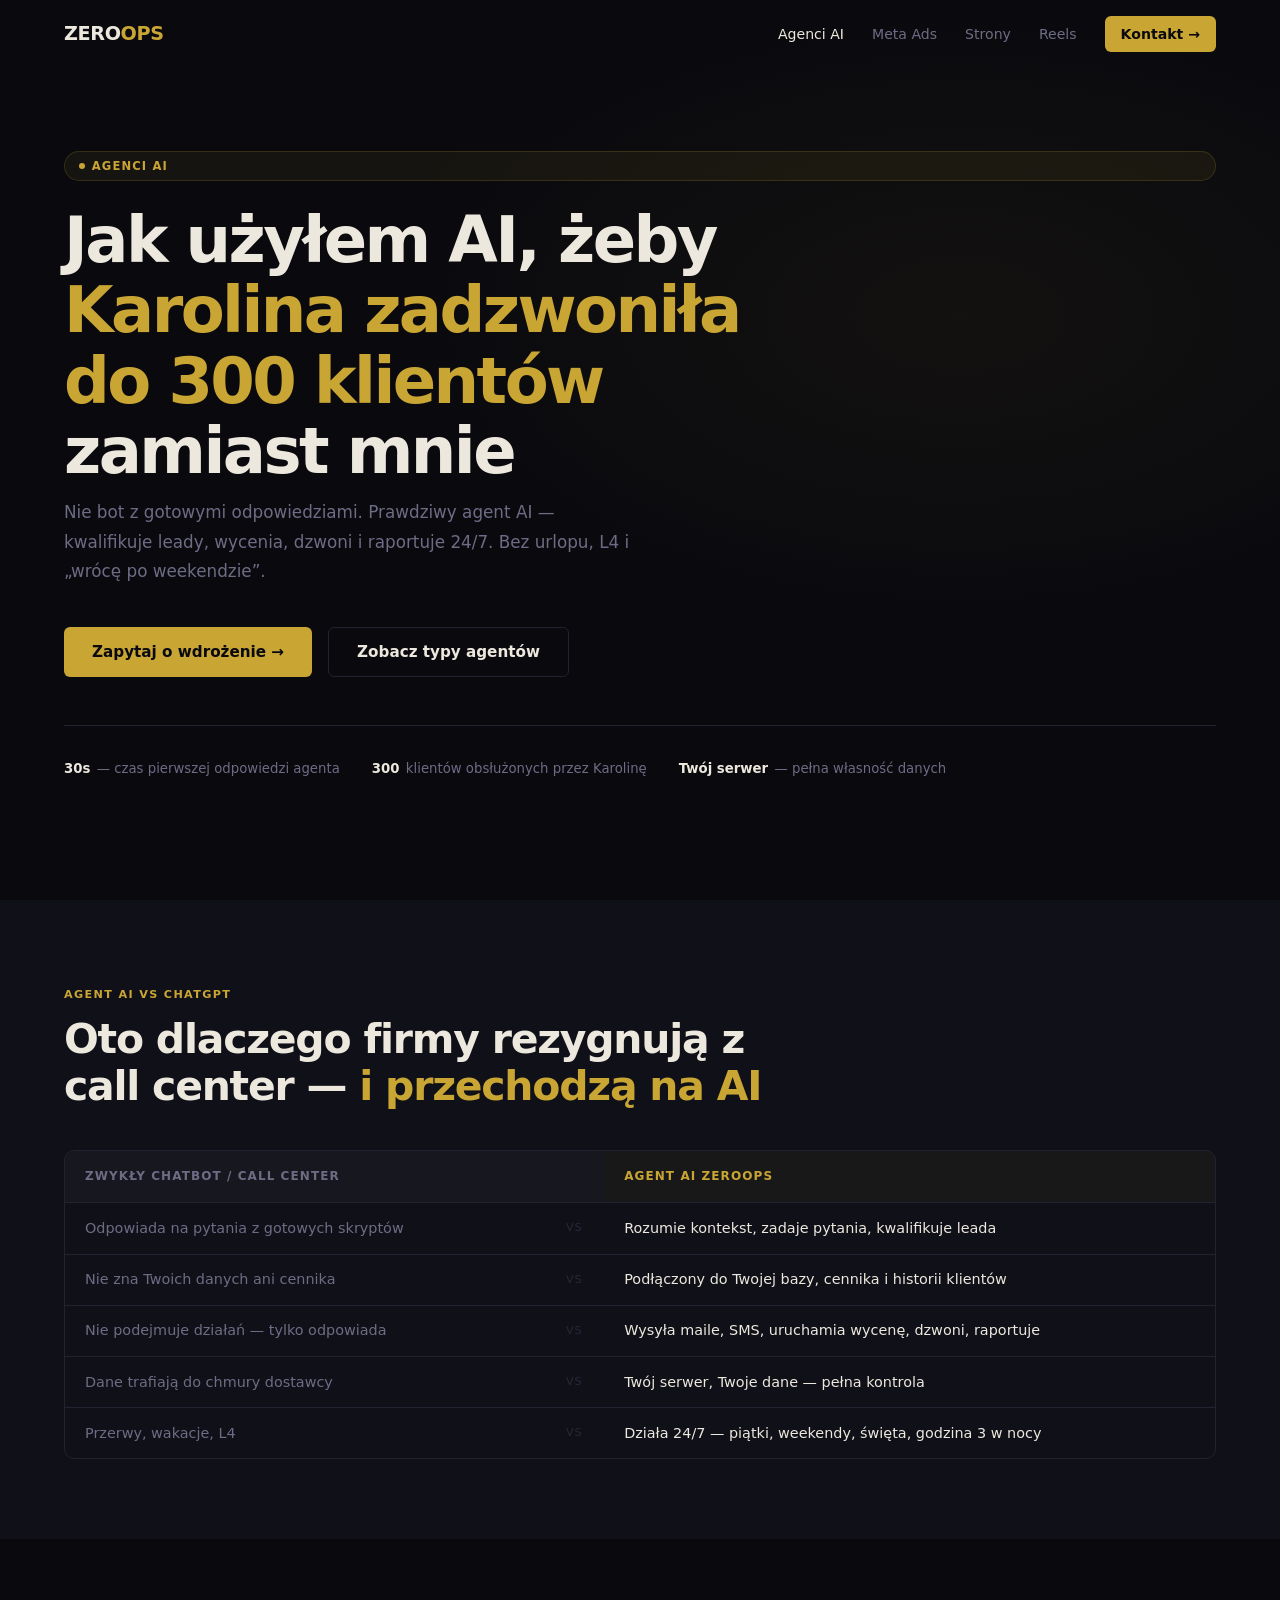
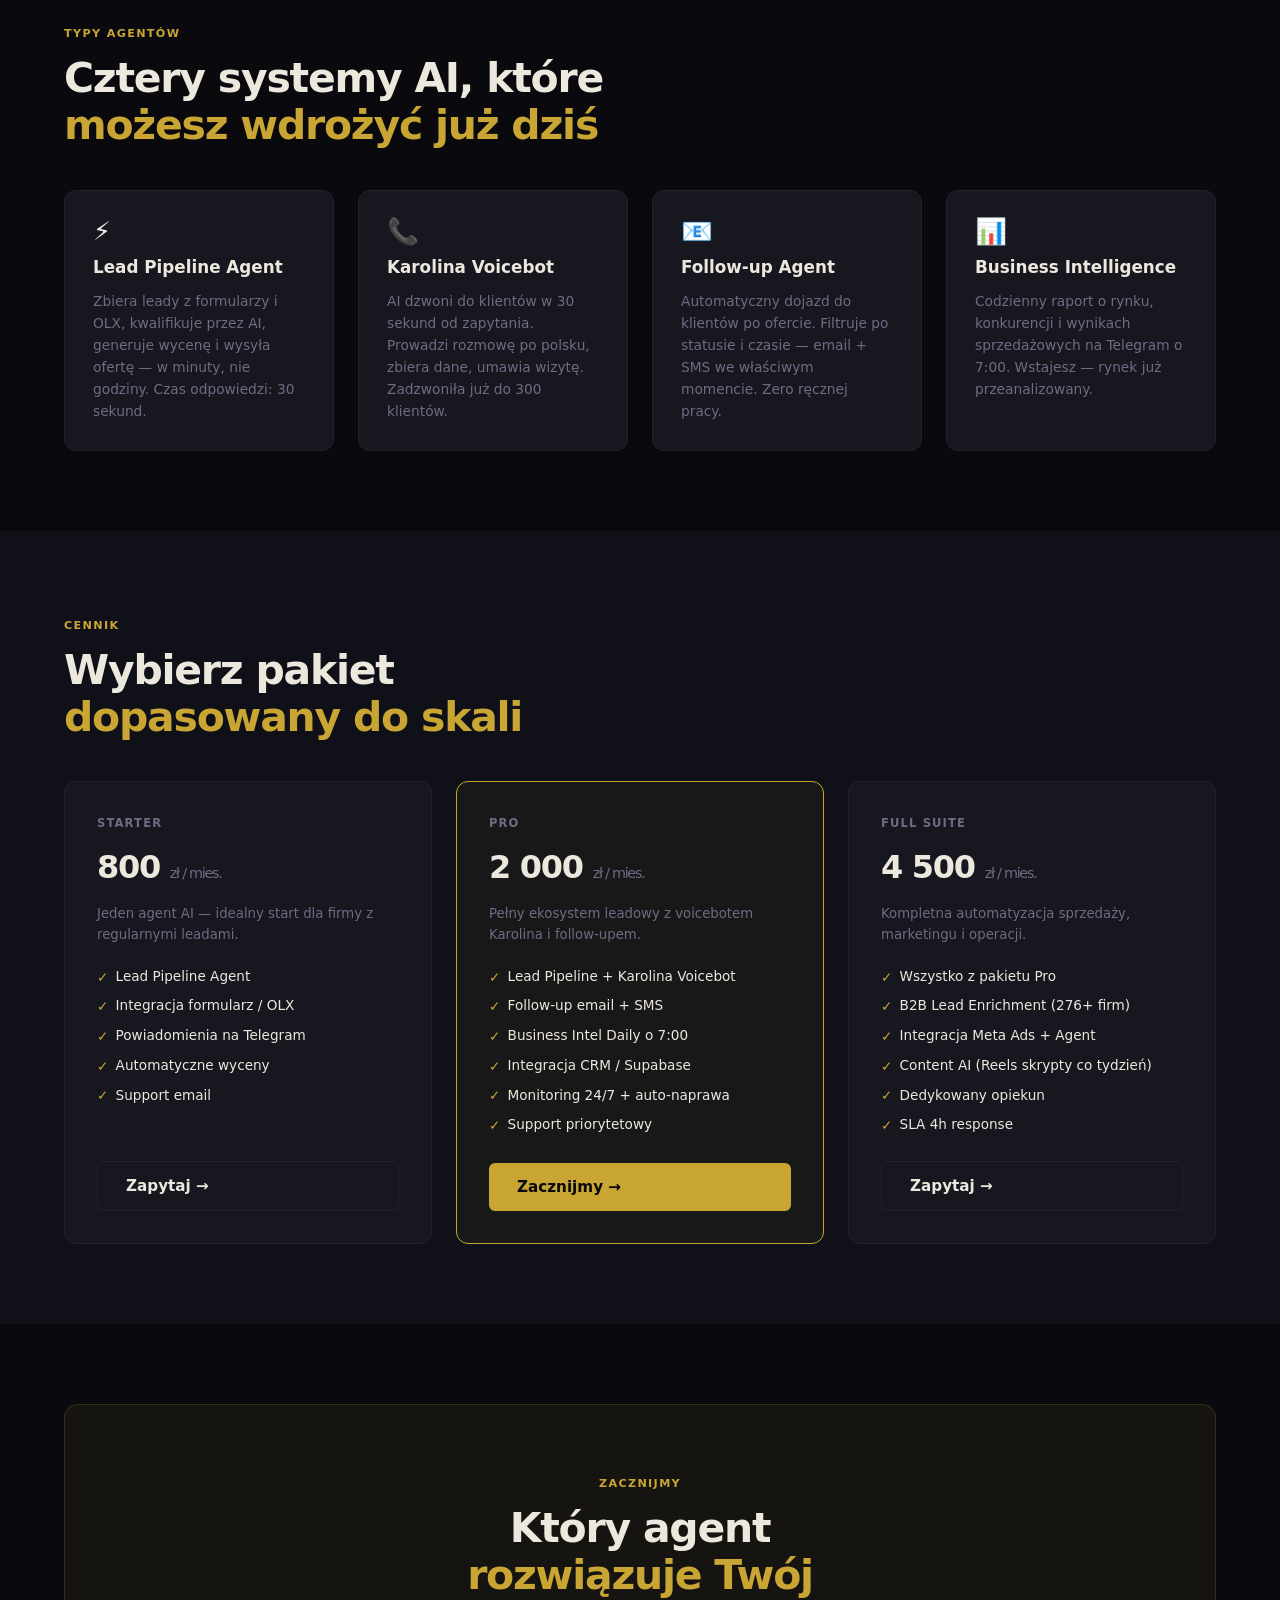
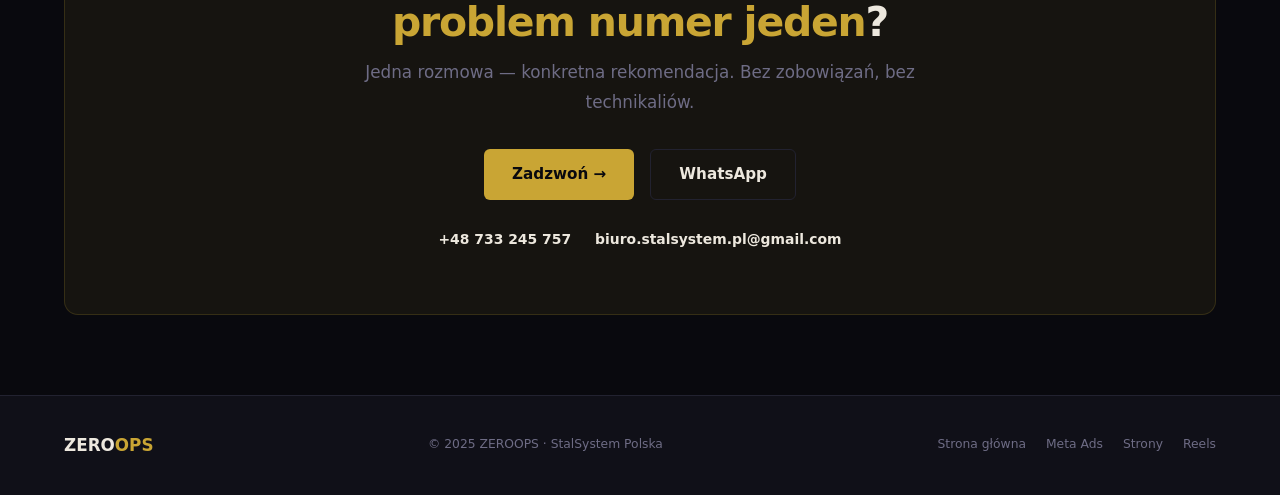
==== agenci.html @ f6a3a576 "feat: full redesign — dark+gold Malinski aesthetic, shared CSS, multi-page (agenci/targeting/strony/" ====
<!DOCTYPE html>
<html lang="pl">
<head>
<meta charset="UTF-8">
<meta name="viewport" content="width=device-width,initial-scale=1">
<title>Agenci AI — ZEROOPS · Karolina zadzwoniła do 300 klientów zamiast Ciebie</title>
<meta name="description" content="Agenci AI i voiceboty działające 24/7. Karolina odpowiada w 30 sekund, kwalifikuje leady i wysyła oferty automatycznie.">
<link rel="stylesheet" href="./style.css">
</head>
<body>
<div id="sp"></div>
<nav id="nav">
  <a class="logo" href="./index.html">ZERO<span>OPS</span></a>
  <div class="nav-links">
    <a href="./agenci.html" class="active">Agenci AI</a>
    <a href="./targeting.html">Meta Ads</a>
    <a href="./strony.html">Strony</a>
    <a href="./reels.html">Reels</a>
    <a class="nav-cta" href="#kontakt">Kontakt →</a>
  </div>
</nav>
<section class="hero">
  <div class="badge"><span class="dot"></span>Agenci AI</div>
  <h1>Jak użyłem AI, żeby <em>Karolina zadzwoniła do 300 klientów</em> zamiast mnie</h1>
  <p class="sub">Nie bot z gotowymi odpowiedziami. Prawdziwy agent AI — kwalifikuje leady, wycenia, dzwoni i raportuje 24/7. Bez urlopu, L4 i „wrócę po weekendzie”.</p>
  <div class="hero-btns">
    <a class="btn-g" href="#kontakt">Zapytaj o wdrożenie →</a>
    <a class="btn-o" href="#typy">Zobacz typy agentów</a>
  </div>
  <div class="hero-trust">
    <div class="trust-item"><strong>30s</strong> — czas pierwszej odpowiedzi agenta</div>
    <div class="trust-item"><strong>300</strong> klientów obsłużonych przez Karolinę</div>
    <div class="trust-item"><strong>Twój serwer</strong> — pełna własność danych</div>
  </div>
</section>
<section class="section alt">
  <div class="label">Agent AI vs ChatGPT</div>
  <h2>Oto dlaczego firmy rezygnują z call center — <em>i przechodzą na AI</em></h2>
  <div class="cmp-wrap rev">
    <table class="cmp">
      <thead><tr><th>Zwykły chatbot / call center</th><th class="vs"></th><th class="gth">Agent AI ZEROOPS</th></tr></thead>
      <tbody>
        <tr><td class="old">Odpowiada na pytania z gotowych skryptów</td><td class="vs">vs</td><td class="new">Rozumie kontekst, zadaje pytania, kwalifikuje leada</td></tr>
        <tr><td class="old">Nie zna Twoich danych ani cennika</td><td class="vs">vs</td><td class="new">Podłączony do Twojej bazy, cennika i historii klientów</td></tr>
        <tr><td class="old">Nie podejmuje działań — tylko odpowiada</td><td class="vs">vs</td><td class="new">Wysyła maile, SMS, uruchamia wycenę, dzwoni, raportuje</td></tr>
        <tr><td class="old">Dane trafiają do chmury dostawcy</td><td class="vs">vs</td><td class="new">Twój serwer, Twoje dane — pełna kontrola</td></tr>
        <tr><td class="old">Przerwy, wakacje, L4</td><td class="vs">vs</td><td class="new">Działa 24/7 — piątki, weekendy, święta, godzina 3 w nocy</td></tr>
      </tbody>
    </table>
  </div>
</section>
<section class="section" id="typy">
  <div class="label">Typy agentów</div>
  <h2>Cztery systemy AI, które <em>możesz wdrożyć już dziś</em></h2>
  <div class="srv-grid">
    <div class="scard rev" style="cursor:default"><div class="sico">⚡</div><h3>Lead Pipeline Agent</h3><p>Zbiera leady z formularzy i OLX, kwalifikuje przez AI, generuje wycenę i wysyła ofertę — w minuty, nie godziny. Czas odpowiedzi: 30 sekund.</p></div>
    <div class="scard rev" style="cursor:default"><div class="sico">📞</div><h3>Karolina Voicebot</h3><p>AI dzwoni do klientów w 30 sekund od zapytania. Prowadzi rozmowę po polsku, zbiera dane, umawia wizytę. Zadzwoniła już do 300 klientów.</p></div>
    <div class="scard rev" style="cursor:default"><div class="sico">📧</div><h3>Follow-up Agent</h3><p>Automatyczny dojazd do klientów po ofercie. Filtruje po statusie i czasie — email + SMS we właściwym momencie. Zero ręcznej pracy.</p></div>
    <div class="scard rev" style="cursor:default"><div class="sico">📊</div><h3>Business Intelligence</h3><p>Codzienny raport o rynku, konkurencji i wynikach sprzedażowych na Telegram o 7:00. Wstajesz — rynek już przeanalizowany.</p></div>
  </div>
</section>
<section class="section alt" id="wycena">
  <div class="label">Cennik</div>
  <h2>Wybierz pakiet <em>dopasowany do skali</em></h2>
  <div class="price-grid">
    <div class="prcard rev"><span class="prname">Starter</span><div class="pramt">800 <span class="mo">zł / mies.</span></div><p class="prdesc">Jeden agent AI — idealny start dla firmy z regularnymi leadami.</p><ul class="prlist"><li>Lead Pipeline Agent</li><li>Integracja formularz / OLX</li><li>Powiadomienia na Telegram</li><li>Automatyczne wyceny</li><li>Support email</li></ul><a class="btn-o" href="#kontakt">Zapytaj →</a></div>
    <div class="prcard feat rev"><span class="prname">Pro</span><div class="pramt">2 000 <span class="mo">zł / mies.</span></div><p class="prdesc">Pełny ekosystem leadowy z voicebotem Karolina i follow-upem.</p><ul class="prlist"><li>Lead Pipeline + Karolina Voicebot</li><li>Follow-up email + SMS</li><li>Business Intel Daily o 7:00</li><li>Integracja CRM / Supabase</li><li>Monitoring 24/7 + auto-naprawa</li><li>Support priorytetowy</li></ul><a class="btn-g" href="#kontakt">Zacznijmy →</a></div>
    <div class="prcard rev"><span class="prname">Full Suite</span><div class="pramt">4 500 <span class="mo">zł / mies.</span></div><p class="prdesc">Kompletna automatyzacja sprzedaży, marketingu i operacji.</p><ul class="prlist"><li>Wszystko z pakietu Pro</li><li>B2B Lead Enrichment (276+ firm)</li><li>Integracja Meta Ads + Agent</li><li>Content AI (Reels skrypty co tydzień)</li><li>Dedykowany opiekun</li><li>SLA 4h response</li></ul><a class="btn-o" href="#kontakt">Zapytaj →</a></div>
  </div>
</section>
<div class="cta-fin rev" id="kontakt">
  <div class="label">Zacznijmy</div>
  <h2>Który agent <em>rozwiązuje Twój problem numer jeden</em>?</h2>
  <p class="sub">Jedna rozmowa — konkretna rekomendacja. Bez zobowiązań, bez technikaliów.</p>
  <div class="cta-btns"><a class="btn-g" href="tel:+48733245757">Zadzwoń →</a><a class="btn-o" href="https://wa.me/48733245757">WhatsApp</a></div>
  <div class="cinfo"><a href="tel:+48733245757"><strong>+48 733 245 757</strong></a><a href="mailto:biuro.stalsystem.pl@gmail.com"><strong>biuro.stalsystem.pl@gmail.com</strong></a></div>
</div>
<footer><div class="flogo">ZERO<span>OPS</span></div><p class="fcopy">&copy; 2025 ZEROOPS &middot; StalSystem Polska</p><div class="flinks"><a href="./index.html">Strona główna</a><a href="./targeting.html">Meta Ads</a><a href="./strony.html">Strony</a><a href="./reels.html">Reels</a></div></footer>
<script>
const sp=document.getElementById('sp');
window.addEventListener('scroll',()=>{
  sp.style.width=Math.min(window.scrollY/(document.body.scrollHeight-window.innerHeight)*100,100)+'%';
  document.getElementById('nav').classList.toggle('shadow',window.scrollY>20);
},{passive:true});
const ro=new IntersectionObserver(es=>es.forEach(e=>{if(e.isIntersecting){e.target.classList.add('on');ro.unobserve(e.target)}}),{threshold:.1,rootMargin:'0px 0px -36px 0px'});
document.querySelectorAll('.rev').forEach(el=>ro.observe(el));
</script>
</body>
</html>
---- style.css ----
*,*::before,*::after{box-sizing:border-box;margin:0;padding:0}
:root{--bg:#09090E;--bg-s:#101018;--bg-m:#17171F;--brd:#222230;--gold:#C9A534;--gold-d:#A8882A;--gold-g:rgba(201,165,52,.07);--gold-b:rgba(201,165,52,.18);--text:#EDE8DE;--muted:#6E6C85;--dim:#28283A;--r:6px;--f:system-ui,-apple-system,'Segoe UI',sans-serif}
html{scroll-behavior:smooth}
body{background:var(--bg);color:var(--text);font-family:var(--f);line-height:1.6;-webkit-font-smoothing:antialiased;overflow-x:hidden}
#sp{position:fixed;top:0;left:0;height:2px;background:var(--gold);width:0;z-index:1001;pointer-events:none;transition:width .08s linear}
nav{position:fixed;top:2px;left:0;right:0;z-index:900;display:flex;align-items:center;justify-content:space-between;padding:0 clamp(1.25rem,5%,5rem);height:64px;transition:background .3s,box-shadow .3s}
nav.shadow{background:rgba(9,9,14,.94);backdrop-filter:blur(16px);-webkit-backdrop-filter:blur(16px);box-shadow:0 1px 0 var(--brd)}
.logo{font-size:1.2rem;font-weight:900;color:var(--text);text-decoration:none;letter-spacing:-.02em}
.logo span{color:var(--gold)}
.nav-links{display:flex;align-items:center;gap:1.75rem}
.nav-links a{color:var(--muted);text-decoration:none;font-size:.88rem;transition:color .2s}
.nav-links a:hover,.nav-links a.active{color:var(--text)}
.nav-cta{background:var(--gold)!important;color:#09090E!important;padding:.4rem 1rem;border-radius:var(--r);font-weight:700}
.nav-cta:hover{background:var(--gold-d)!important;transform:translateY(-1px)}
.badge{display:inline-flex;align-items:center;gap:.45rem;background:var(--gold-g);border:1px solid var(--gold-b);border-radius:999px;padding:.3rem .85rem;font-size:.72rem;font-weight:700;color:var(--gold);letter-spacing:.1em;text-transform:uppercase;margin-bottom:1.5rem}
.dot{width:6px;height:6px;border-radius:50%;background:var(--gold);animation:pulse 2s infinite}
@keyframes pulse{0%,100%{opacity:1}50%{opacity:.4;transform:scale(.7)}}
.section{padding:80px clamp(1.25rem,5%,5rem)}
.section.alt{background:var(--bg-s)}
.label{display:inline-block;font-size:.7rem;font-weight:700;letter-spacing:.12em;text-transform:uppercase;color:var(--gold);margin-bottom:.75rem}
h1{font-size:clamp(2.2rem,5vw,4rem);font-weight:900;line-height:1.1;letter-spacing:-.04em;max-width:820px;text-wrap:balance}
h1 em{color:var(--gold);font-style:normal}
h2{font-size:clamp(1.7rem,3.2vw,2.6rem);font-weight:900;line-height:1.15;letter-spacing:-.03em;max-width:720px;text-wrap:balance}
h2 em{color:var(--gold);font-style:normal}
.sub{color:var(--muted);font-size:1.05rem;max-width:580px;margin-top:.75rem;line-height:1.75}
.btn-g{display:inline-flex;align-items:center;gap:.5rem;background:var(--gold);color:#09090E;padding:.75rem 1.75rem;border-radius:var(--r);font-weight:700;font-size:.95rem;text-decoration:none;transition:background .2s,transform .15s,box-shadow .2s;border:none;cursor:pointer}
.btn-g:hover{background:var(--gold-d);transform:translateY(-2px);box-shadow:0 8px 24px rgba(201,165,52,.28)}
.btn-o{display:inline-flex;align-items:center;gap:.5rem;border:1px solid var(--brd);color:var(--text);padding:.75rem 1.75rem;border-radius:var(--r);font-weight:600;font-size:.95rem;text-decoration:none;transition:border-color .2s,color .2s,transform .15s}
.btn-o:hover{border-color:var(--gold);color:var(--gold);transform:translateY(-2px)}
.hero{min-height:100svh;display:flex;flex-direction:column;justify-content:center;padding:110px clamp(1.25rem,5%,5rem) 80px;background:radial-gradient(ellipse 70% 55% at 75% 35%,rgba(201,165,52,.055) 0%,transparent 68%)}
.hero-btns{display:flex;flex-wrap:wrap;gap:1rem;margin-top:2.5rem}
.hero-trust{display:flex;flex-wrap:wrap;align-items:center;gap:2rem;margin-top:3rem;padding-top:2rem;border-top:1px solid var(--brd)}
.trust-item{display:flex;align-items:center;gap:.4rem;font-size:.83rem;color:var(--muted)}
.trust-item strong{color:var(--text)}
.stats{background:var(--bg-s);border-top:1px solid var(--brd);border-bottom:1px solid var(--brd);padding:48px clamp(1.25rem,5%,5rem)}
.stats-grid{display:grid;grid-template-columns:repeat(auto-fit,minmax(150px,1fr));gap:2rem;max-width:860px;text-align:center}
.stat-n{display:block;font-size:2.4rem;font-weight:900;color:var(--gold);letter-spacing:-.04em;font-variant-numeric:tabular-nums}
.stat-l{display:block;font-size:.75rem;color:var(--muted);text-transform:uppercase;letter-spacing:.08em;margin-top:.2rem}
.pain-grid{display:grid;grid-template-columns:repeat(auto-fit,minmax(250px,1fr));gap:1.25rem;margin-top:2.5rem}
.pcard{background:var(--bg-m);border:1px solid var(--brd);border-radius:10px;padding:1.5rem;transition:border-color .25s}
.pcard:hover{border-color:var(--gold-b)}
.pico{width:40px;height:40px;background:var(--gold-g);border:1px solid var(--gold-b);border-radius:8px;display:flex;align-items:center;justify-content:center;font-size:1.15rem;margin-bottom:1rem}
.pcard h3{font-size:.95rem;font-weight:700;margin-bottom:.4rem}
.pcard p{font-size:.87rem;color:var(--muted);line-height:1.65}
.cmp-wrap{overflow-x:auto;margin-top:2.5rem;border-radius:10px;border:1px solid var(--brd)}
.cmp{width:100%;border-collapse:collapse;min-width:540px}
.cmp th{background:var(--bg-m);padding:1rem 1.25rem;text-align:left;font-size:.75rem;letter-spacing:.09em;text-transform:uppercase;color:var(--muted);border-bottom:1px solid var(--brd)}
.cmp th.gth{color:var(--gold);background:rgba(201,165,52,.05)}
.cmp td{padding:.85rem 1.25rem;border-top:1px solid var(--brd);font-size:.9rem;vertical-align:middle}
.cmp td.old{color:var(--muted)}
.cmp td.new{color:var(--text);font-weight:500}
.cmp td.vs{text-align:center;color:var(--dim);font-size:.7rem;text-transform:uppercase;letter-spacing:.08em;background:var(--bg-s);width:60px}
.why-grid{display:grid;grid-template-columns:repeat(auto-fit,minmax(200px,1fr));gap:1.5rem;margin-top:2.5rem}
.wcard{background:var(--gold-g);border:1px solid var(--gold-b);border-radius:10px;padding:2rem 1.5rem;text-align:center}
.wnum{display:block;font-size:2.8rem;font-weight:900;color:var(--gold);letter-spacing:-.05em}
.wlbl{display:block;font-size:.85rem;color:var(--muted);margin-top:.4rem;line-height:1.5}
.srv-grid{display:grid;grid-template-columns:repeat(auto-fit,minmax(240px,1fr));gap:1.5rem;margin-top:2.5rem}
.scard{background:var(--bg-m);border:1px solid var(--brd);border-radius:12px;padding:1.75rem;text-decoration:none;color:var(--text);display:flex;flex-direction:column;gap:.6rem;transition:border-color .2s,transform .2s,box-shadow .2s}
.scard:hover{border-color:var(--gold);transform:translateY(-3px);box-shadow:0 8px 32px rgba(0,0,0,.3)}
.sico{font-size:1.6rem;line-height:1}
.scard h3{font-size:1.05rem;font-weight:700}
.scard p{font-size:.86rem;color:var(--muted);line-height:1.6;flex:1}
.sarr{color:var(--gold);font-size:.9rem;margin-top:.25rem}
.cases-grid{display:grid;grid-template-columns:repeat(auto-fit,minmax(270px,1fr));gap:1.5rem;margin-top:2.5rem}
.ccard{background:var(--bg-m);border:1px solid var(--brd);border-radius:10px;padding:1.75rem;transition:border-color .25s}
.ccard:hover{border-color:var(--gold-b)}
.ctag{display:block;font-size:.7rem;font-weight:700;letter-spacing:.1em;text-transform:uppercase;color:var(--gold);margin-bottom:.65rem}
.ccard h3{font-size:.95rem;font-weight:700;margin-bottom:.4rem}
.ccard p{font-size:.86rem;color:var(--muted);line-height:1.6;margin-bottom:.9rem}
.cres{font-size:.86rem;color:var(--gold);font-weight:600}
.proc{display:grid;grid-template-columns:repeat(auto-fit,minmax(190px,1fr));gap:2rem;margin-top:2.5rem}
.pstep{text-align:center}
.pnum{width:46px;height:46px;border-radius:50%;background:var(--gold-g);border:2px solid var(--gold-b);display:flex;align-items:center;justify-content:center;font-size:.95rem;font-weight:900;color:var(--gold);margin:0 auto 1rem}
.pstep h3{font-size:.92rem;font-weight:700;margin-bottom:.35rem}
.pstep p{font-size:.83rem;color:var(--muted);line-height:1.6}
.obj-grid{display:grid;grid-template-columns:repeat(auto-fit,minmax(290px,1fr));gap:1.25rem;margin-top:2.5rem}
.ocard{background:var(--bg-m);border:1px solid var(--brd);border-radius:10px;padding:1.5rem}
.oq{font-size:.92rem;font-weight:700;margin-bottom:.4rem}
.oa{font-size:.87rem;color:var(--muted);line-height:1.65}
.price-grid{display:grid;grid-template-columns:repeat(auto-fit,minmax(230px,1fr));gap:1.5rem;margin-top:2.5rem}
.prcard{background:var(--bg-m);border:1px solid var(--brd);border-radius:12px;padding:2rem;display:flex;flex-direction:column}
.prcard.feat{border-color:var(--gold);background:rgba(201,165,52,.05)}
.prname{display:block;font-size:.72rem;font-weight:700;letter-spacing:.1em;text-transform:uppercase;color:var(--muted);margin-bottom:.6rem}
.pramt{font-size:2rem;font-weight:900;letter-spacing:-.04em;font-variant-numeric:tabular-nums}
.pramt .mo{font-size:.9rem;font-weight:400;color:var(--muted)}
.prdesc{font-size:.83rem;color:var(--muted);margin:.6rem 0 1.25rem;line-height:1.6}
.prlist{list-style:none;display:flex;flex-direction:column;gap:.45rem;margin-bottom:1.5rem;flex:1}
.prlist li{font-size:.85rem;display:flex;align-items:flex-start;gap:.45rem}
.prlist li::before{content:"\2713";color:var(--gold);font-weight:700;flex-shrink:0;margin-top:.05rem}
.cta-fin{background:var(--gold-g);border:1px solid var(--gold-b);border-radius:14px;padding:4rem clamp(1.25rem,5%,4rem);text-align:center;margin:80px clamp(1.25rem,5%,5rem)}
.cta-fin h2{max-width:600px;margin:0 auto .75rem}
.cta-fin .sub{margin:0 auto 2rem}
.cta-btns{display:flex;flex-wrap:wrap;justify-content:center;gap:1rem}
.cinfo{display:flex;flex-wrap:wrap;justify-content:center;gap:1.5rem;margin-top:1.75rem}
.cinfo a{display:flex;align-items:center;gap:.4rem;color:var(--muted);font-size:.87rem;text-decoration:none;transition:color .2s}
.cinfo a:hover{color:var(--gold)}
.cinfo a strong{color:var(--text)}
.cinfo span{font-size:.87rem;color:var(--muted)}
footer{background:var(--bg-s);border-top:1px solid var(--brd);padding:36px clamp(1.25rem,5%,5rem);display:flex;flex-wrap:wrap;align-items:center;justify-content:space-between;gap:1.25rem}
.flogo{font-size:1.05rem;font-weight:900;color:var(--text)}
.flogo span{color:var(--gold)}
.fcopy{font-size:.77rem;color:var(--muted)}
.flinks{display:flex;flex-wrap:wrap;gap:1.25rem}
.flinks a{font-size:.77rem;color:var(--muted);text-decoration:none;transition:color .2s}
.flinks a:hover{color:var(--text)}
.rev{opacity:0;transform:translateY(26px);transition:opacity .55s ease,transform .55s ease}
.rev.on{opacity:1;transform:none}
@media(max-width:768px){.nav-links{display:none}.section{padding:60px clamp(1rem,4%,2rem)}.stats{padding:40px clamp(1rem,4%,2rem)}.cta-fin{margin:60px clamp(1rem,4%,2rem);padding:2.5rem 1.5rem}.hero{padding:100px clamp(1rem,4%,2rem) 60px}}
@media(max-width:480px){.hero{padding:90px 1rem 50px}.proc{grid-template-columns:1fr 1fr}.cta-btns{flex-direction:column;align-items:center}}
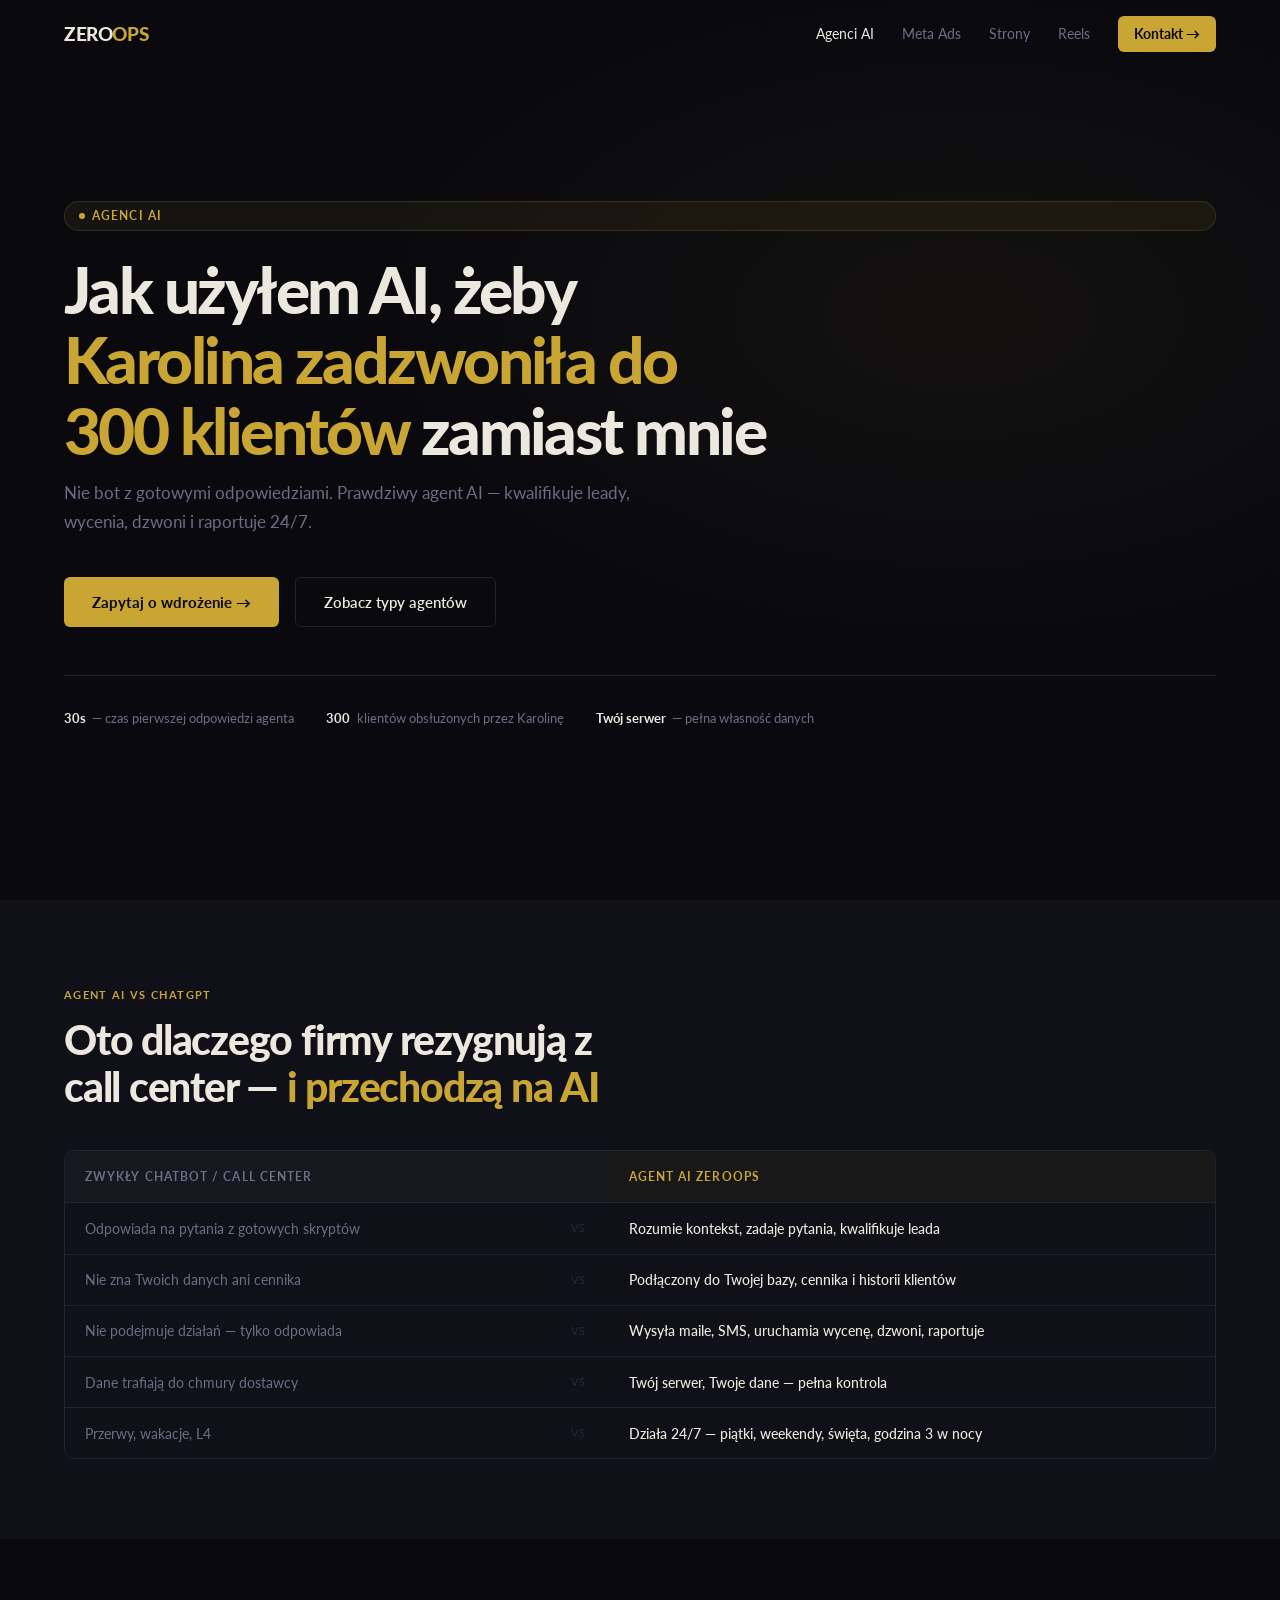
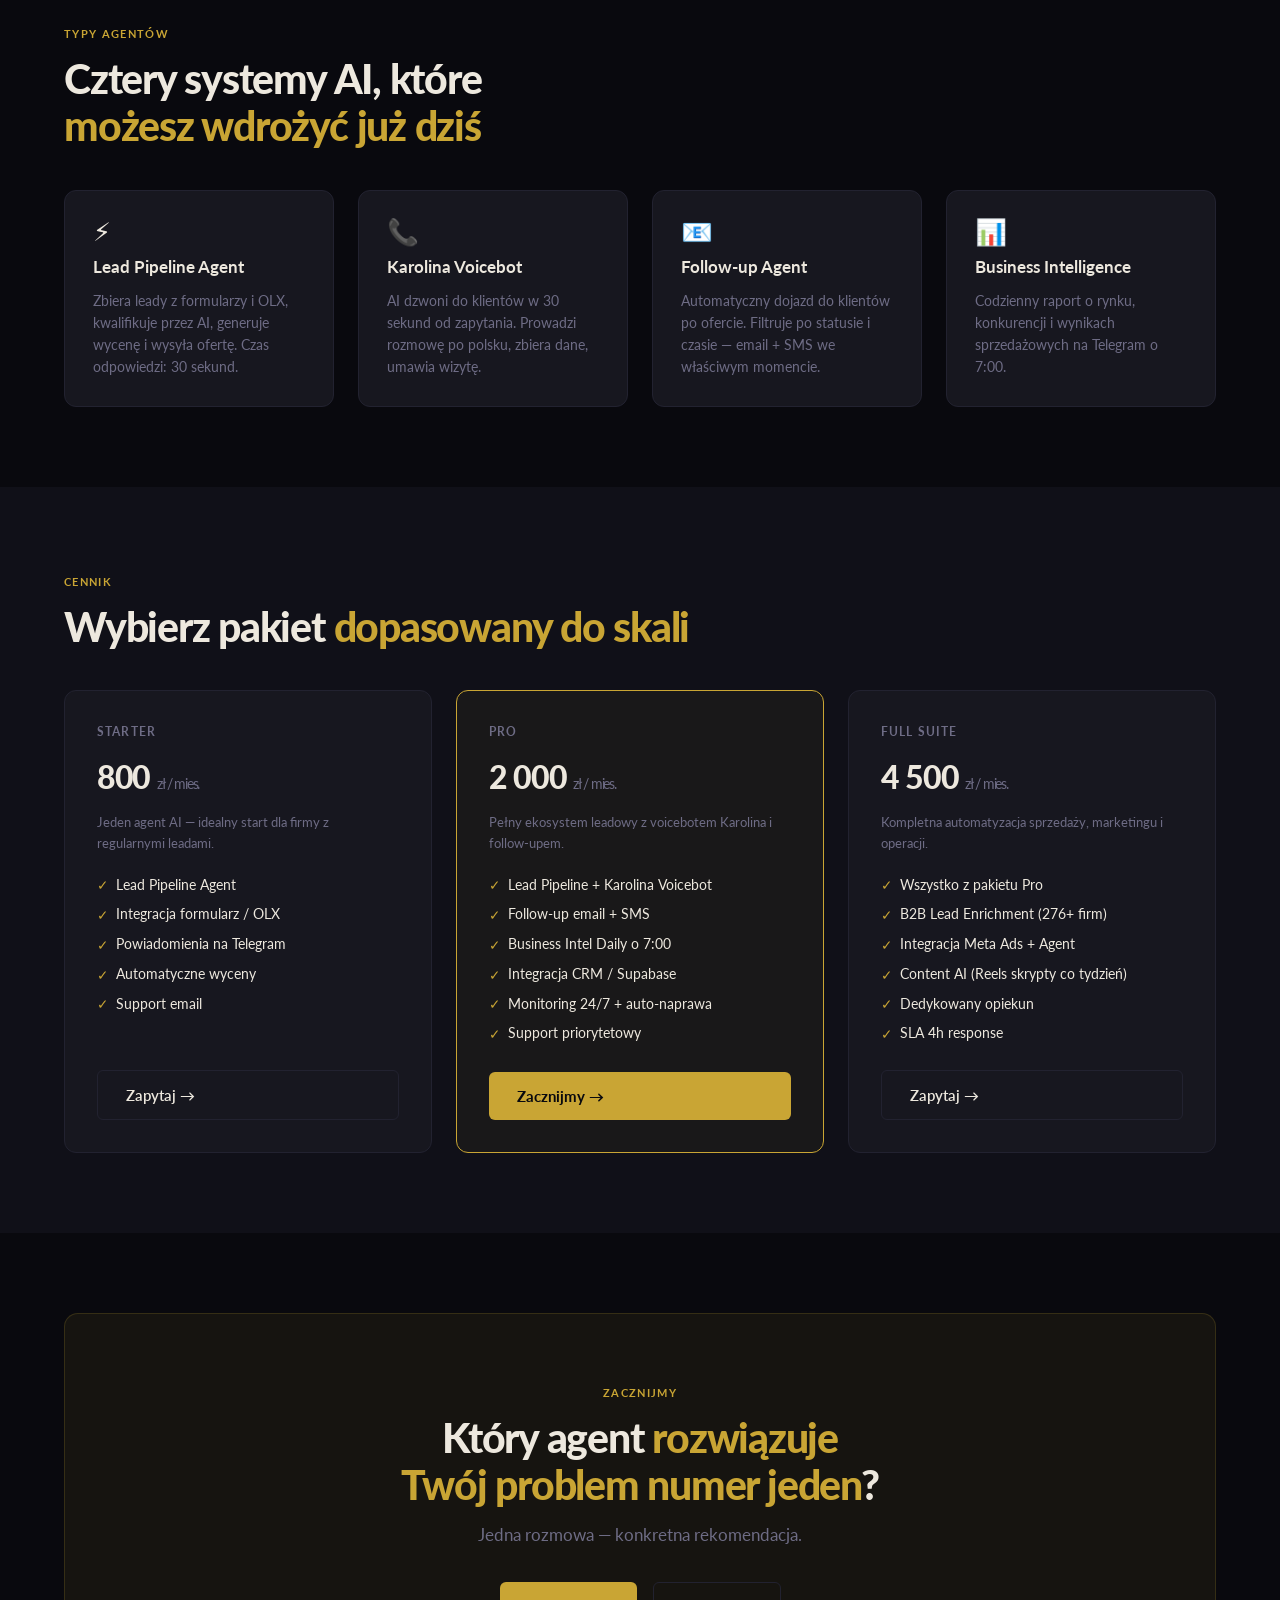
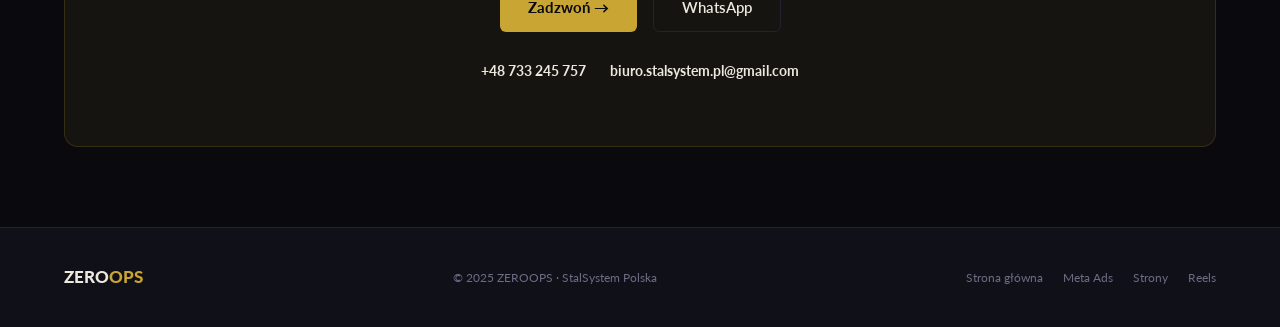
==== commit e23ad3e3: "fix: move Lato font to HTML head (remove @import, add preconnect+link tags)" ====
--- a/agenci.html
+++ b/agenci.html
@@ -3,8 +3,11 @@
 <head>
 <meta charset="UTF-8">
 <meta name="viewport" content="width=device-width,initial-scale=1">
-<title>Agenci AI — ZEROOPS · Karolina zadzwoniła do 300 klientów zamiast Ciebie</title>
+<title>Agenci AI — ZEROOPS</title>
 <meta name="description" content="Agenci AI i voiceboty działające 24/7. Karolina odpowiada w 30 sekund, kwalifikuje leady i wysyła oferty automatycznie.">
+<link rel="preconnect" href="https://fonts.googleapis.com">
+<link rel="preconnect" href="https://fonts.gstatic.com" crossorigin>
+<link href="https://fonts.googleapis.com/css2?family=Lato:ital,wght@0,400;0,700;0,900;1,400&display=swap" rel="stylesheet">
 <link rel="stylesheet" href="./style.css">
 </head>
 <body>
@@ -22,7 +25,7 @@
 <section class="hero">
   <div class="badge"><span class="dot"></span>Agenci AI</div>
   <h1>Jak użyłem AI, żeby <em>Karolina zadzwoniła do 300 klientów</em> zamiast mnie</h1>
-  <p class="sub">Nie bot z gotowymi odpowiedziami. Prawdziwy agent AI — kwalifikuje leady, wycenia, dzwoni i raportuje 24/7. Bez urlopu, L4 i „wrócę po weekendzie”.</p>
+  <p class="sub">Nie bot z gotowymi odpowiedziami. Prawdziwy agent AI — kwalifikuje leady, wycenia, dzwoni i raportuje 24/7.</p>
   <div class="hero-btns">
     <a class="btn-g" href="#kontakt">Zapytaj o wdrożenie →</a>
     <a class="btn-o" href="#typy">Zobacz typy agentów</a>
@@ -53,10 +56,10 @@
   <div class="label">Typy agentów</div>
   <h2>Cztery systemy AI, które <em>możesz wdrożyć już dziś</em></h2>
   <div class="srv-grid">
-    <div class="scard rev" style="cursor:default"><div class="sico">⚡</div><h3>Lead Pipeline Agent</h3><p>Zbiera leady z formularzy i OLX, kwalifikuje przez AI, generuje wycenę i wysyła ofertę — w minuty, nie godziny. Czas odpowiedzi: 30 sekund.</p></div>
-    <div class="scard rev" style="cursor:default"><div class="sico">📞</div><h3>Karolina Voicebot</h3><p>AI dzwoni do klientów w 30 sekund od zapytania. Prowadzi rozmowę po polsku, zbiera dane, umawia wizytę. Zadzwoniła już do 300 klientów.</p></div>
-    <div class="scard rev" style="cursor:default"><div class="sico">📧</div><h3>Follow-up Agent</h3><p>Automatyczny dojazd do klientów po ofercie. Filtruje po statusie i czasie — email + SMS we właściwym momencie. Zero ręcznej pracy.</p></div>
-    <div class="scard rev" style="cursor:default"><div class="sico">📊</div><h3>Business Intelligence</h3><p>Codzienny raport o rynku, konkurencji i wynikach sprzedażowych na Telegram o 7:00. Wstajesz — rynek już przeanalizowany.</p></div>
+    <div class="scard rev" style="cursor:default"><div class="sico">⚡</div><h3>Lead Pipeline Agent</h3><p>Zbiera leady z formularzy i OLX, kwalifikuje przez AI, generuje wycenę i wysyła ofertę. Czas odpowiedzi: 30 sekund.</p></div>
+    <div class="scard rev" style="cursor:default"><div class="sico">📞</div><h3>Karolina Voicebot</h3><p>AI dzwoni do klientów w 30 sekund od zapytania. Prowadzi rozmowę po polsku, zbiera dane, umawia wizytę.</p></div>
+    <div class="scard rev" style="cursor:default"><div class="sico">📧</div><h3>Follow-up Agent</h3><p>Automatyczny dojazd do klientów po ofercie. Filtruje po statusie i czasie — email + SMS we właściwym momencie.</p></div>
+    <div class="scard rev" style="cursor:default"><div class="sico">📊</div><h3>Business Intelligence</h3><p>Codzienny raport o rynku, konkurencji i wynikach sprzedażowych na Telegram o 7:00.</p></div>
   </div>
 </section>
 <section class="section alt" id="wycena">
@@ -71,11 +74,11 @@
 <div class="cta-fin rev" id="kontakt">
   <div class="label">Zacznijmy</div>
   <h2>Który agent <em>rozwiązuje Twój problem numer jeden</em>?</h2>
-  <p class="sub">Jedna rozmowa — konkretna rekomendacja. Bez zobowiązań, bez technikaliów.</p>
+  <p class="sub">Jedna rozmowa — konkretna rekomendacja.</p>
   <div class="cta-btns"><a class="btn-g" href="tel:+48733245757">Zadzwoń →</a><a class="btn-o" href="https://wa.me/48733245757">WhatsApp</a></div>
   <div class="cinfo"><a href="tel:+48733245757"><strong>+48 733 245 757</strong></a><a href="mailto:biuro.stalsystem.pl@gmail.com"><strong>biuro.stalsystem.pl@gmail.com</strong></a></div>
 </div>
-<footer><div class="flogo">ZERO<span>OPS</span></div><p class="fcopy">&copy; 2025 ZEROOPS &middot; StalSystem Polska</p><div class="flinks"><a href="./index.html">Strona główna</a><a href="./targeting.html">Meta Ads</a><a href="./strony.html">Strony</a><a href="./reels.html">Reels</a></div></footer>
+<footer><div class="flogo">ZERO<span>OPS</span></div><p class="fcopy">&copy; 2025 ZEROOPS · StalSystem Polska</p><div class="flinks"><a href="./index.html">Strona główna</a><a href="./targeting.html">Meta Ads</a><a href="./strony.html">Strony</a><a href="./reels.html">Reels</a></div></footer>
 <script>
 const sp=document.getElementById('sp');
 window.addEventListener('scroll',()=>{
--- a/style.css
+++ b/style.css
@@ -1,5 +1,5 @@
 *,*::before,*::after{box-sizing:border-box;margin:0;padding:0}
-:root{--bg:#09090E;--bg-s:#101018;--bg-m:#17171F;--brd:#222230;--gold:#C9A534;--gold-d:#A8882A;--gold-g:rgba(201,165,52,.07);--gold-b:rgba(201,165,52,.18);--text:#EDE8DE;--muted:#6E6C85;--dim:#28283A;--r:6px;--f:system-ui,-apple-system,'Segoe UI',sans-serif}
+:root{--bg:#09090E;--bg-s:#101018;--bg-m:#17171F;--brd:#222230;--gold:#C9A534;--gold-d:#A8882A;--gold-g:rgba(201,165,52,.07);--gold-b:rgba(201,165,52,.18);--text:#EDE8DE;--muted:#6E6C85;--dim:#28283A;--r:6px;--f:'Lato',system-ui,-apple-system,sans-serif}
 html{scroll-behavior:smooth}
 body{background:var(--bg);color:var(--text);font-family:var(--f);line-height:1.6;-webkit-font-smoothing:antialiased;overflow-x:hidden}
 #sp{position:fixed;top:0;left:0;height:2px;background:var(--gold);width:0;z-index:1001;pointer-events:none;transition:width .08s linear}
